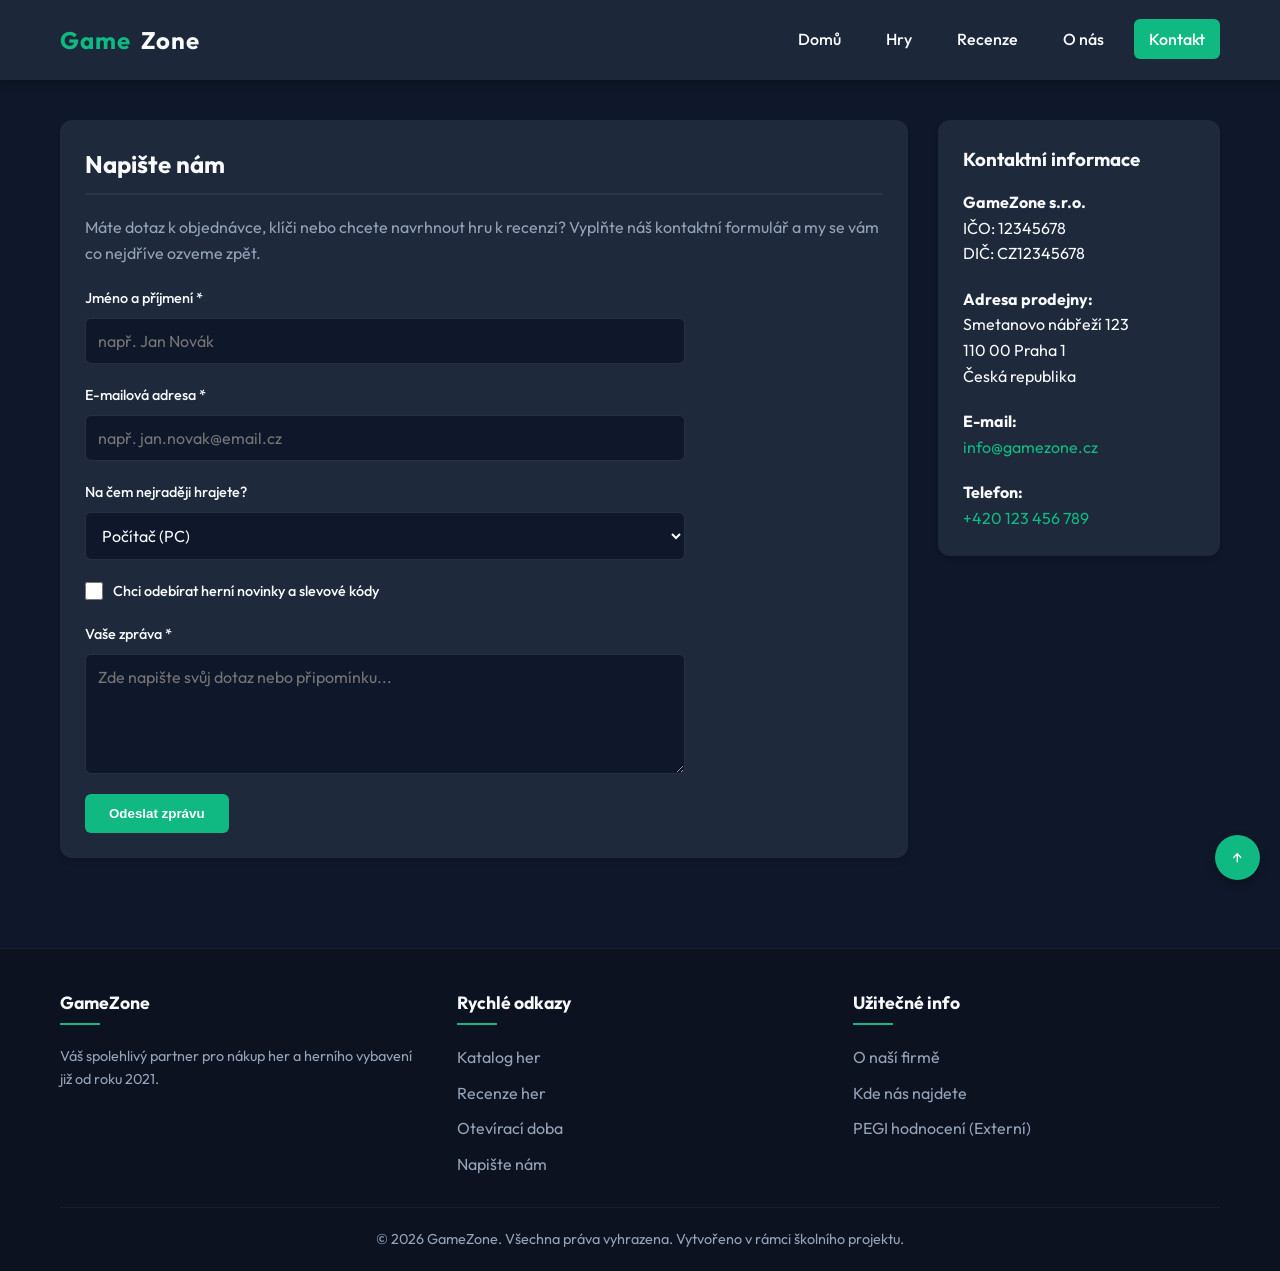
==== kontakt.html @ 2b9ac9d6 "Add files via upload" ====
<!DOCTYPE html>
<html lang="cs">
<head>
  <meta charset="UTF-8">
  <meta name="viewport" content="width=device-width, initial-scale=1.0">
  <title>Kontaktujte nás | GameZone</title>
  <link rel="preconnect" href="https://fonts.googleapis.com">
  <link rel="preconnect" href="https://fonts.gstatic.com" crossorigin>
  <link href="https://fonts.googleapis.com/css2?family=Outfit:wght@400;500;600;700&family=Inter:wght@400;500;600&display=swap" rel="stylesheet">
  <link rel="stylesheet" href="style.css">
</head>
<body>

  <header>
    <div class="header-container">
      <a href="index.html" class="logo">
        <span>Game</span>Zone
      </a>
      <nav id="navigace">
        <ul>
          <li><a href="index.html">Domů</a></li>
          <li><a href="obchod.html">Hry</a></li>
          <li><a href="recenze.html">Recenze</a></li>
          <li><a href="o-nas.html">O nás</a></li>
          <li class="aktivni"><a href="kontakt.html">Kontakt</a></li>
        </ul>
      </nav>
    </div>
  </header>

  <main>
    <div class="layout-dvousloupcovy">
      <div class="hlavni-obsah">
        <section class="karta-sekce">
          <h2>Napište nám</h2>
          <p style="margin-bottom: 20px; color: var(--barva-textu-sekundarni);">Máte dotaz k objednávce, klíči nebo chcete navrhnout hru k recenzi? Vyplňte náš kontaktní formulář a my se vám co nejdříve ozveme zpět.</p>
          
          <form class="kontaktni-formular" id="formular-kontaktu" action="mailto:info@gamezone.cz" method="post" enctype="text/plain">
            <div class="form-skupina">
              <label for="jmeno">Jméno a příjmení *</label>
              <input type="text" id="jmeno" name="jmeno" required placeholder="např. Jan Novák">
            </div>

            <div class="form-skupina">
              <label for="email">E-mailová adresa *</label>
              <input type="email" id="email" name="email" required placeholder="např. jan.novak@email.cz">
            </div>

            <div class="form-skupina">
              <label for="platforma">Na čem nejraději hrajete?</label>
              <select id="platforma" name="platforma">
                <option value="PC">Počítač (PC)</option>
                <option value="PlayStation 5">PlayStation 5</option>
                <option value="Xbox Series">Xbox Series X/S</option>
                <option value="Nintendo Switch">Nintendo Switch</option>
                <option value="Mobilní telefon">Mobil / Tablet</option>
              </select>
            </div>

            <div class="form-skupina form-skupina-checkbox">
              <input type="checkbox" id="newsletter" name="newsletter">
              <label for="newsletter">Chci odebírat herní novinky a slevové kódy</label>
            </div>

            <div class="form-skupina">
              <label for="zprava">Vaše zpráva *</label>
              <textarea id="zprava" name="zprava" required placeholder="Zde napište svůj dotaz nebo připomínku..."></textarea>
            </div>

            <button type="submit" class="tlacitko" style="align-self: flex-start;">Odeslat zprávu</button>
          </form>

        </section>
      </div>

      <aside class="bocni-panel">
        <section class="karta-sekce" id="adresa">
          <h3>Kontaktní informace</h3>
          <p style="margin-top: 15px; margin-bottom: 20px;">
            <strong>GameZone s.r.o.</strong><br>
            IČO: 12345678<br>
            DIČ: CZ12345678
          </p>
          <p style="margin-bottom: 20px;">
            <strong>Adresa prodejny:</strong><br>
            Smetanovo nábřeží 123<br>
            110 00 Praha 1<br>
            Česká republika
          </p>
          <p style="margin-bottom: 20px;">
            <strong>E-mail:</strong><br>
            <a href="mailto:info@gamezone.cz" style="color: var(--barva-hlavni);">info@gamezone.cz</a>
          </p>
          <p>
            <strong>Telefon:</strong><br>
            <a href="tel:+420123456789" style="color: var(--barva-hlavni);">+420 123 456 789</a>
          </p>
        </section>


      </aside>
    </div>
  </main>

  <a href="#" class="zpet-nahoru" aria-label="Zpět nahoru">&#8593;</a>

  <footer>
    <div class="footer-container">
      <div class="footer-sloupce">
        <div class="footer-sloupec">
          <h4>GameZone</h4>
          <p style="color: var(--barva-textu-sekundarni); font-size: 0.9rem;">Váš spolehlivý partner pro nákup her a herního vybavení již od roku 2021.</p>
        </div>
        <div class="footer-sloupec">
          <h4>Rychlé odkazy</h4>
          <ul>
            <li><a href="obchod.html">Katalog her</a></li>
            <li><a href="recenze.html">Recenze her</a></li>
            <li><a href="o-nas.html">Otevírací doba</a></li>
            <li><a href="kontakt.html">Napište nám</a></li>
          </ul>
        </div>
        <div class="footer-sloupec">
          <h4>Užitečné info</h4>
          <ul>
            <li><a href="o-nas.html#historie">O naší firmě</a></li>
            <li><a href="kontakt.html#adresa">Kde nás najdete</a></li>
            <li><a href="https://www.pegi.info/" target="_blank" rel="noopener noreferrer">PEGI hodnocení (Externí)</a></li>
          </ul>
        </div>
      </div>
      <div class="footer-spodek">
        <p>&copy; 2026 GameZone. Všechna práva vyhrazena. Vytvořeno v rámci školního projektu.</p>
      </div>
    </div>
  </footer>

</body>
</html>
---- style.css ----
:root {
  --barva-pozadi: #0f172a;
  --barva-panelu: #1e293b;
  --barva-hlavni: #10b981;
  --barva-hlavni-hover: #059669;
  --barva-akcent: #8b5cf6;
  --barva-textu: #f8fafc;
  --barva-textu-sekundarni: #94a3b8;
  --stine-karty: 0 4px 6px -1px rgb(0 0 0 / 0.1), 0 2px 4px -2px rgb(0 0 0 / 0.1);
  --prechod: all 0.3s ease;
}

* {
  box-sizing: border-box;
  margin: 0;
  padding: 0;
}

body {
  font-family: 'Outfit', 'Inter', system-ui, -apple-system, sans-serif;
  background-color: var(--barva-pozadi);
  color: var(--barva-textu);
  line-height: 1.6;
  padding-top: 80px;
}

a {
  color: inherit;
  text-decoration: none;
}

img {
  max-width: 100%;
  height: auto;
  display: block;
}

header {
  position: fixed;
  top: 0;
  left: 0;
  width: 100%;
  height: 80px;
  background-color: rgba(30, 41, 59, 0.95);
  backdrop-filter: blur(8px);
  z-index: 1000;
  box-shadow: 0 2px 10px rgba(0, 0, 0, 0.3);
}

.header-container {
  max-width: 1200px;
  margin: 0 auto;
  padding: 0 20px;
  height: 100%;
  display: flex;
  justify-content: space-between;
  align-items: center;
}

.logo {
  display: flex;
  align-items: center;
  gap: 10px;
  font-size: 1.5rem;
  font-weight: 700;
  letter-spacing: 1px;
}

.logo img {
  height: 40px;
  width: auto;
}

.logo span {
  color: var(--barva-hlavni);
}

nav ul {
  display: flex;
  list-style: none;
  gap: 15px;
}

nav a {
  padding: 10px 15px;
  border-radius: 6px;
  font-weight: 500;
  transition: var(--prechod);
}

nav a:hover {
  background-color: rgba(255, 255, 255, 0.1);
  color: var(--barva-hlavni);
}

nav li.aktivni a {
  background-color: var(--barva-hlavni);
  color: #ffffff;
}



main {
  max-width: 1200px;
  margin: 40px auto;
  padding: 0 20px;
  min-height: calc(100vh - 280px);
}

.layout-dvousloupcovy {
  display: flex;
  gap: 30px;
}

.hlavni-obsah {
  flex: 3;
}

.bocni-panel {
  flex: 1;
  display: flex;
  flex-direction: column;
  gap: 30px;
}

.hero {
  position: relative;
  border-radius: 12px;
  overflow: hidden;
  margin-bottom: 40px;
  height: 350px;
  display: flex;
  align-items: center;
}

.hero-img {
  position: absolute;
  top: 0;
  left: 0;
  width: 100%;
  height: 100%;
  object-fit: cover;
  z-index: 1;
  filter: brightness(0.4);
}

.hero-obsah {
  position: relative;
  z-index: 2;
  padding: 40px;
  max-width: 600px;
}

.hero h1 {
  font-size: 2.5rem;
  margin-bottom: 15px;
  line-height: 1.2;
}

.hero p {
  color: var(--barva-textu-sekundarni);
  margin-bottom: 25px;
  font-size: 1.1rem;
}

.tlacitko {
  display: inline-block;
  background-color: var(--barva-hlavni);
  color: #ffffff;
  padding: 12px 24px;
  border-radius: 6px;
  font-weight: 600;
  border: none;
  cursor: pointer;
  transition: var(--prechod);
}

.tlacitko:hover {
  background-color: var(--barva-hlavni-hover);
  transform: translateY(-2px);
}

.tlacitko-sekundarni {
  background-color: transparent;
  border: 2px solid var(--barva-hlavni);
  color: var(--barva-hlavni);
}

.tlacitko-sekundarni:hover {
  background-color: var(--barva-hlavni);
  color: #ffffff;
}

.karta-sekce {
  background-color: var(--barva-panelu);
  border-radius: 12px;
  padding: 25px;
  margin-bottom: 30px;
  box-shadow: var(--stine-karty);
}

.karta-sekce h2 {
  margin-bottom: 20px;
  padding-bottom: 10px;
  border-bottom: 2px solid rgba(255, 255, 255, 0.05);
  display: flex;
  align-items: center;
  justify-content: space-between;
}

.mrizka-her {
  display: grid;
  grid-template-columns: repeat(auto-fill, minmax(280px, 1fr));
  gap: 25px;
}

.karta-hry {
  background-color: var(--barva-panelu);
  border-radius: 10px;
  overflow: hidden;
  box-shadow: var(--stine-karty);
  transition: var(--prechod);
  position: relative;
  display: flex;
  flex-direction: column;
}

.karta-hry:hover {
  transform: translateY(-5px);
  box-shadow: 0 10px 15px -3px rgb(0 0 0 / 0.3);
}

.karta-hry-img-kontejner {
  position: relative;
  padding-top: 56.25%;
  background-color: #0c1220;
}

.karta-hry img {
  position: absolute;
  top: 0;
  left: 0;
  width: 100%;
  height: 100%;
  object-fit: cover;
}

.stitok {
  position: absolute;
  top: 10px;
  right: 10px;
  background-color: var(--barva-akcent);
  color: white;
  padding: 4px 8px;
  font-size: 0.8rem;
  font-weight: 700;
  border-radius: 4px;
  z-index: 2;
  text-transform: uppercase;
}

.stitok-sleva {
  background-color: #ef4444;
}

.karta-hry-obsah {
  padding: 20px;
  display: flex;
  flex-direction: column;
  flex-grow: 1;
}

.karta-hry h3 {
  margin-bottom: 10px;
  font-size: 1.2rem;
}

.karta-hry p {
  color: var(--barva-textu-sekundarni);
  font-size: 0.9rem;
  margin-bottom: 15px;
  flex-grow: 1;
}

.karta-hry-footer {
  display: flex;
  justify-content: space-between;
  align-items: center;
  margin-top: auto;
}

.cena {
  font-size: 1.25rem;
  font-weight: 700;
  color: var(--barva-hlavni);
}

.cena-puvodni {
  font-size: 0.9rem;
  color: var(--barva-textu-sekundarni);
  text-decoration: line-through;
  margin-right: 5px;
}

.seznam-clanku {
  display: flex;
  flex-direction: column;
  gap: 25px;
}

.clanek {
  background-color: var(--barva-panelu);
  border-radius: 10px;
  padding: 20px;
  display: flex;
  gap: 20px;
}

.clanek-img {
  width: 200px;
  height: 120px;
  object-fit: cover;
  border-radius: 6px;
  flex-shrink: 0;
}

.clanek-obsah {
  display: flex;
  flex-direction: column;
  justify-content: space-between;
}

.clanek-meta {
  font-size: 0.8rem;
  color: var(--barva-textu-sekundarni);
  margin-bottom: 5px;
}

.clanek h3 {
  margin-bottom: 8px;
}

.clanek p {
  color: var(--barva-textu-sekundarni);
  font-size: 0.9rem;
}

.viceurovnovy-seznam {
  list-style-type: none;
}

.viceurovnovy-seznam > li {
  font-weight: 600;
  margin-bottom: 12px;
  color: var(--barva-hlavni);
}

.viceurovnovy-seznam ul {
  list-style-type: square;
  margin-left: 20px;
  margin-top: 5px;
}

.viceurovnovy-seznam ul li {
  font-weight: 400;
  color: var(--barva-textu);
  margin-bottom: 6px;
}

.viceurovnovy-seznam ul ul {
  list-style-type: circle;
  margin-left: 20px;
}

.viceurovnovy-seznam ul ul li {
  color: var(--barva-textu-sekundarni);
  font-size: 0.9rem;
}

table {
  width: 100%;
  border-collapse: collapse;
  margin-top: 15px;
  font-size: 0.95rem;
}

th, td {
  padding: 12px 15px;
  text-align: left;
}

th {
  background-color: rgba(255, 255, 255, 0.05);
  font-weight: 600;
  border-bottom: 2px solid var(--barva-hlavni);
}

tr {
  border-bottom: 1px solid rgba(255, 255, 255, 0.05);
}

tr:hover {
  background-color: rgba(255, 255, 255, 0.02);
}

.kontaktni-formular {
  display: flex;
  flex-direction: column;
  gap: 20px;
  max-width: 600px;
}

.form-skupina {
  display: flex;
  flex-direction: column;
  gap: 8px;
}

.form-skupina-checkbox {
  flex-direction: row;
  align-items: center;
  gap: 10px;
  cursor: pointer;
}

.form-skupina-checkbox input {
  cursor: pointer;
  width: 18px;
  height: 18px;
}

label {
  font-size: 0.9rem;
  font-weight: 500;
}

input[type="text"],
input[type="email"],
select,
textarea {
  background-color: var(--barva-pozadi);
  border: 1px solid rgba(255, 255, 255, 0.1);
  border-radius: 6px;
  padding: 12px;
  color: var(--barva-textu);
  font-family: inherit;
  font-size: 1rem;
  transition: var(--prechod);
}

input[type="text"]:focus,
input[type="email"]:focus,
select:focus,
textarea:focus {
  outline: none;
  border-color: var(--barva-hlavni);
  box-shadow: 0 0 0 2px rgba(16, 185, 129, 0.2);
}

textarea {
  resize: vertical;
  min-height: 120px;
}



.zpet-nahoru {
  position: fixed;
  bottom: 20px;
  right: 20px;
  background-color: var(--barva-hlavni);
  color: white;
  width: 45px;
  height: 45px;
  border-radius: 50%;
  display: flex;
  align-items: center;
  justify-content: center;
  cursor: pointer;
  transition: var(--prechod);
  border: none;
  z-index: 999;
  box-shadow: 0 4px 10px rgba(0, 0, 0, 0.3);
}

.zpet-nahoru:hover {
  background-color: var(--barva-hlavni-hover);
  transform: translateY(-3px);
}

footer {
  background-color: #0c1220;
  padding: 40px 0 20px;
  margin-top: 60px;
  border-top: 1px solid rgba(255, 255, 255, 0.05);
}

.footer-container {
  max-width: 1200px;
  margin: 0 auto;
  padding: 0 20px;
  display: flex;
  flex-direction: column;
  gap: 30px;
}

.footer-sloupce {
  display: grid;
  grid-template-columns: repeat(auto-fit, minmax(200px, 1fr));
  gap: 30px;
}

.footer-sloupec h4 {
  font-size: 1.1rem;
  margin-bottom: 20px;
  position: relative;
  padding-bottom: 8px;
}

.footer-sloupec h4::after {
  content: '';
  position: absolute;
  left: 0;
  bottom: 0;
  width: 40px;
  height: 2px;
  background-color: var(--barva-hlavni);
}

.footer-sloupec ul {
  list-style: none;
  display: flex;
  flex-direction: column;
  gap: 10px;
}

.footer-sloupec a {
  color: var(--barva-textu-sekundarni);
  transition: var(--prechod);
}

.footer-sloupec a:hover {
  color: var(--barva-hlavni);
  padding-left: 5px;
}

.footer-spodek {
  text-align: center;
  padding-top: 20px;
  border-top: 1px solid rgba(255, 255, 255, 0.05);
  color: var(--barva-textu-sekundarni);
  font-size: 0.9rem;
}

@media (max-width: 992px) {
  .layout-dvousloupcovy {
    flex-direction: column;
  }
  .bocni-panel {
    flex: none;
    width: 100%;
  }
}

@media (max-width: 768px) {
  body {
    padding-top: 130px;
  }
  header {
    height: auto;
    padding: 15px 0;
  }
  .header-container {
    flex-direction: column;
    gap: 15px;
  }
  nav ul {
    flex-wrap: wrap;
    justify-content: center;
    gap: 8px;
  }
  nav a {
    padding: 8px 12px;
    font-size: 0.9rem;
  }
  .hero {
    height: 250px;
  }
  .hero h1 {
    font-size: 1.8rem;
  }
  .hero p {
    font-size: 0.95rem;
  }
  .clanek {
    flex-direction: column;
  }
  .clanek-img {
    width: 100%;
    height: 180px;
  }
}
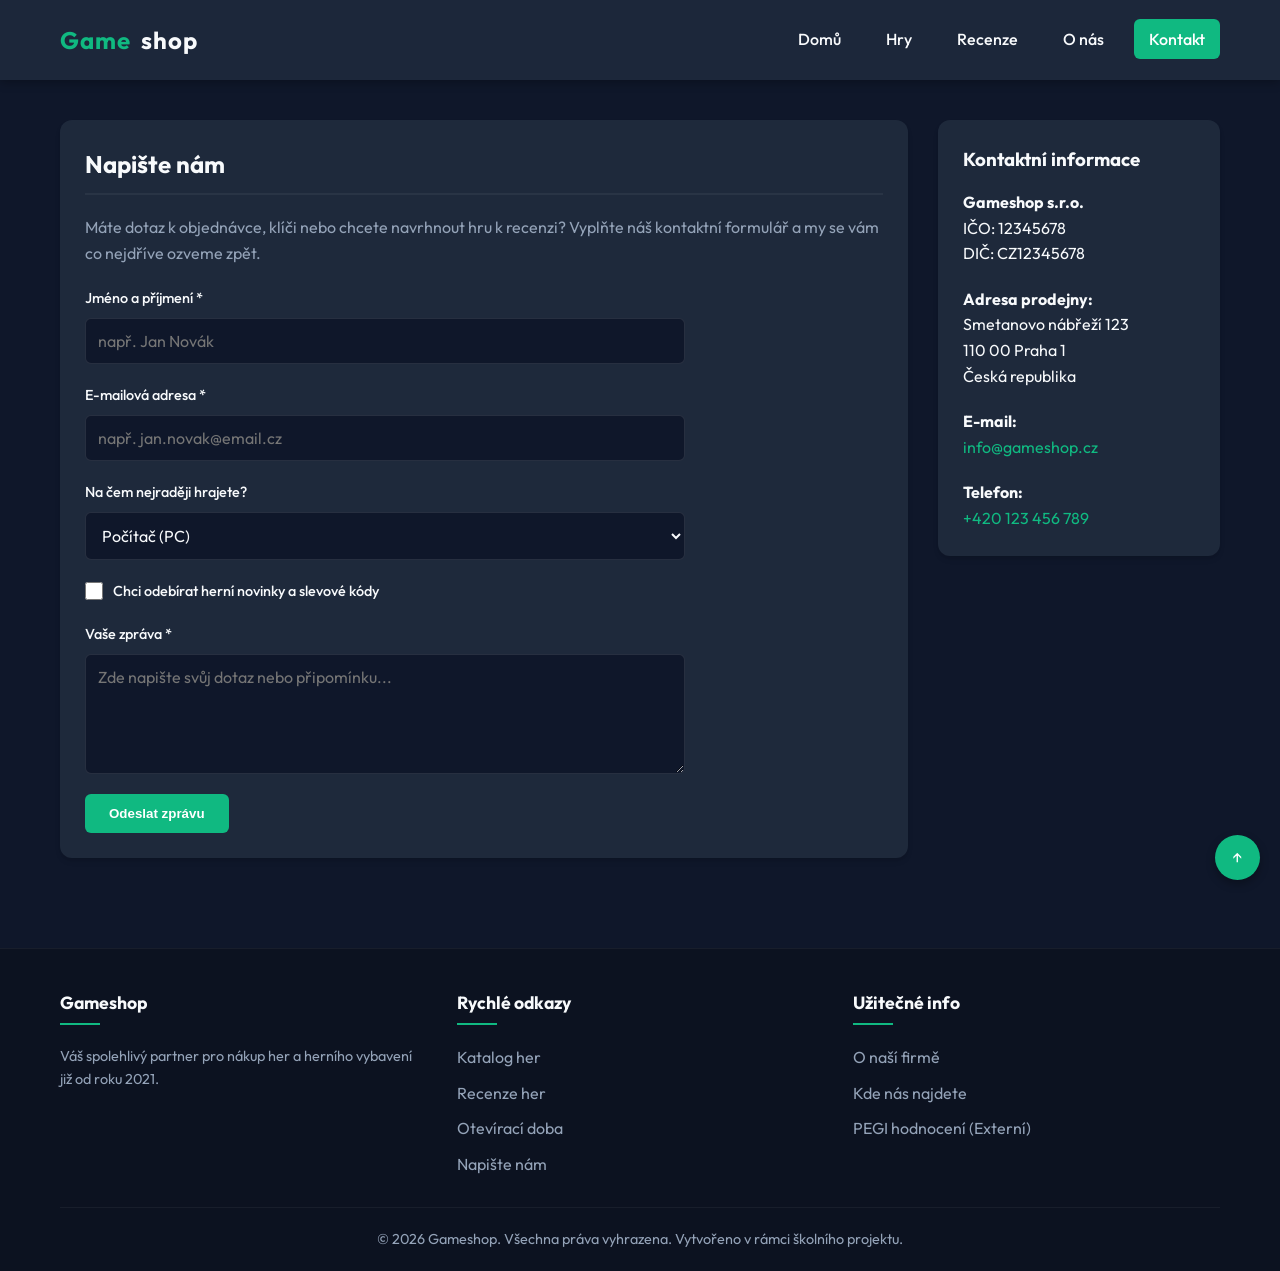
==== commit cb40ee41: "Update kontakt.html" ====
--- a/kontakt.html
+++ b/kontakt.html
@@ -3,7 +3,7 @@
 <head>
   <meta charset="UTF-8">
   <meta name="viewport" content="width=device-width, initial-scale=1.0">
-  <title>Kontaktujte nás | GameZone</title>
+  <title>Kontaktujte nás | Gameshop</title>
   <link rel="preconnect" href="https://fonts.googleapis.com">
   <link rel="preconnect" href="https://fonts.gstatic.com" crossorigin>
   <link href="https://fonts.googleapis.com/css2?family=Outfit:wght@400;500;600;700&family=Inter:wght@400;500;600&display=swap" rel="stylesheet">
@@ -14,7 +14,7 @@
   <header>
     <div class="header-container">
       <a href="index.html" class="logo">
-        <span>Game</span>Zone
+        <span>Game</span>shop
       </a>
       <nav id="navigace">
         <ul>
@@ -35,7 +35,7 @@
           <h2>Napište nám</h2>
           <p style="margin-bottom: 20px; color: var(--barva-textu-sekundarni);">Máte dotaz k objednávce, klíči nebo chcete navrhnout hru k recenzi? Vyplňte náš kontaktní formulář a my se vám co nejdříve ozveme zpět.</p>
           
-          <form class="kontaktni-formular" id="formular-kontaktu" action="mailto:info@gamezone.cz" method="post" enctype="text/plain">
+          <form class="kontaktni-formular" id="formular-kontaktu" action="mailto:flidrhonza@gmail.com" method="post" enctype="text/plain">
             <div class="form-skupina">
               <label for="jmeno">Jméno a příjmení *</label>
               <input type="text" id="jmeno" name="jmeno" required placeholder="např. Jan Novák">
@@ -77,7 +77,7 @@
         <section class="karta-sekce" id="adresa">
           <h3>Kontaktní informace</h3>
           <p style="margin-top: 15px; margin-bottom: 20px;">
-            <strong>GameZone s.r.o.</strong><br>
+            <strong>Gameshop s.r.o.</strong><br>
             IČO: 12345678<br>
             DIČ: CZ12345678
           </p>
@@ -89,7 +89,7 @@
           </p>
           <p style="margin-bottom: 20px;">
             <strong>E-mail:</strong><br>
-            <a href="mailto:info@gamezone.cz" style="color: var(--barva-hlavni);">info@gamezone.cz</a>
+            <a href="mailto:info@gameshop.cz" style="color: var(--barva-hlavni);">info@gameshop.cz</a>
           </p>
           <p>
             <strong>Telefon:</strong><br>
@@ -108,7 +108,7 @@
     <div class="footer-container">
       <div class="footer-sloupce">
         <div class="footer-sloupec">
-          <h4>GameZone</h4>
+          <h4>Gameshop</h4>
           <p style="color: var(--barva-textu-sekundarni); font-size: 0.9rem;">Váš spolehlivý partner pro nákup her a herního vybavení již od roku 2021.</p>
         </div>
         <div class="footer-sloupec">
@@ -130,7 +130,7 @@
         </div>
       </div>
       <div class="footer-spodek">
-        <p>&copy; 2026 GameZone. Všechna práva vyhrazena. Vytvořeno v rámci školního projektu.</p>
+        <p>&copy; 2026 Gameshop. Všechna práva vyhrazena. Vytvořeno v rámci školního projektu.</p>
       </div>
     </div>
   </footer>
